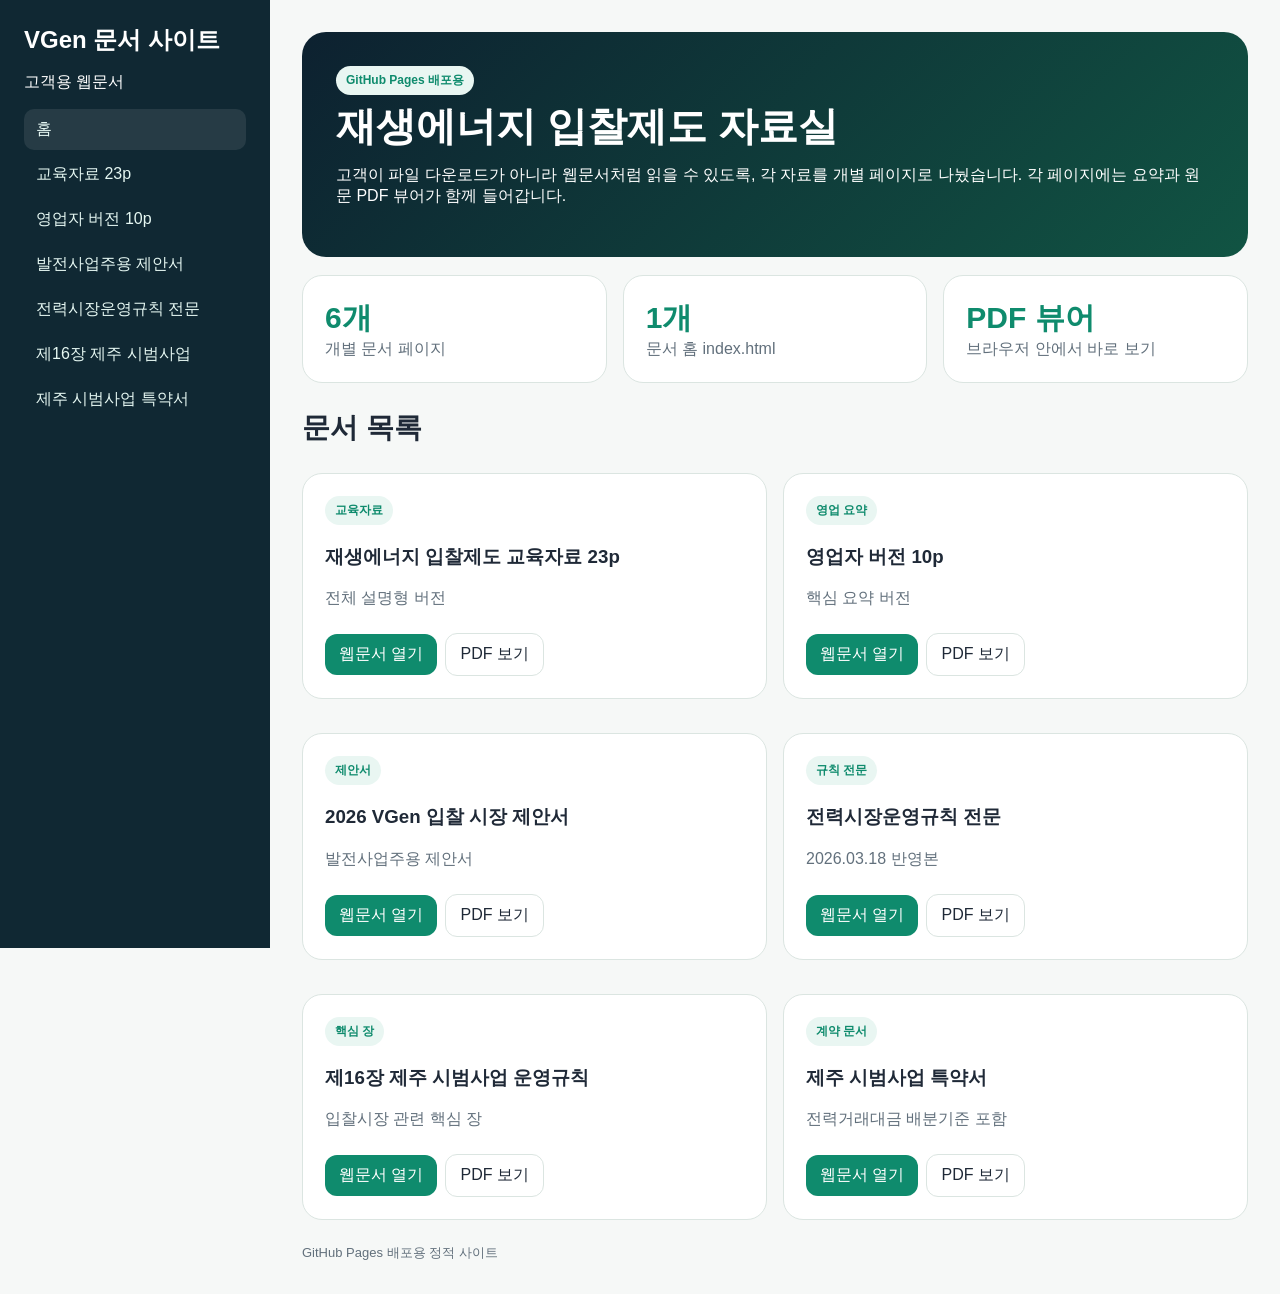
==== index.html @ 7c5f003f "Add files via upload" ====
<!doctype html><html lang="ko"><head><meta charset="utf-8"><meta name="viewport" content="width=device-width, initial-scale=1"><title>VGen 문서 사이트</title><link rel="stylesheet" href="assets/style.css"></head><body><div class="layout"><aside class="sidebar"><div class="brand">VGen 문서 사이트</div><p>고객용 웹문서</p><a class="active" href="index.html">홈</a><a class="" href="docs/education-guide.html">교육자료 23p</a><a class="" href="docs/sales-guide.html">영업자 버전 10p</a><a class="" href="docs/proposal-owner.html">발전사업주용 제안서</a><a class="" href="docs/market-rules-full.html">전력시장운영규칙 전문</a><a class="" href="docs/market-rules-ch16.html">제16장 제주 시범사업</a><a class="" href="docs/jeju-special-terms.html">제주 시범사업 특약서</a></aside><main class="main">
<section class="hero"><div class="badge">GitHub Pages 배포용</div><h1>재생에너지 입찰제도 자료실</h1><p>고객이 파일 다운로드가 아니라 웹문서처럼 읽을 수 있도록, 각 자료를 개별 페이지로 나눴습니다. 각 페이지에는 요약과 원문 PDF 뷰어가 함께 들어갑니다.</p></section>
<div class="cards3">
<div class="card"><div class="kpi">6개</div><div class="muted">개별 문서 페이지</div></div>
<div class="card"><div class="kpi">1개</div><div class="muted">문서 홈 index.html</div></div>
<div class="card"><div class="kpi">PDF 뷰어</div><div class="muted">브라우저 안에서 바로 보기</div></div>
</div>
<h2>문서 목록</h2>
<div class="grid">
<div class="card"><div class="badge">교육자료</div><h3>재생에너지 입찰제도 교육자료 23p</h3><p class="muted">전체 설명형 버전</p><a class="btn" href="docs/education-guide.html">웹문서 열기</a><a class="btn secondary" href="pdf/education-guide-23p.pdf" target="_blank">PDF 보기</a></div>
<div class="card"><div class="badge">영업 요약</div><h3>영업자 버전 10p</h3><p class="muted">핵심 요약 버전</p><a class="btn" href="docs/sales-guide.html">웹문서 열기</a><a class="btn secondary" href="pdf/sales-guide-10p.pdf" target="_blank">PDF 보기</a></div>
<div class="card"><div class="badge">제안서</div><h3>2026 VGen 입찰 시장 제안서</h3><p class="muted">발전사업주용 제안서</p><a class="btn" href="docs/proposal-owner.html">웹문서 열기</a><a class="btn secondary" href="pdf/proposal-owner-2026.pdf" target="_blank">PDF 보기</a></div>
<div class="card"><div class="badge">규칙 전문</div><h3>전력시장운영규칙 전문</h3><p class="muted">2026.03.18 반영본</p><a class="btn" href="docs/market-rules-full.html">웹문서 열기</a><a class="btn secondary" href="pdf/market-rules-full-20260318.pdf" target="_blank">PDF 보기</a></div>
<div class="card"><div class="badge">핵심 장</div><h3>제16장 제주 시범사업 운영규칙</h3><p class="muted">입찰시장 관련 핵심 장</p><a class="btn" href="docs/market-rules-ch16.html">웹문서 열기</a><a class="btn secondary" href="pdf/market-rules-ch16-jeju.pdf" target="_blank">PDF 보기</a></div>
<div class="card"><div class="badge">계약 문서</div><h3>제주 시범사업 특약서</h3><p class="muted">전력거래대금 배분기준 포함</p><a class="btn" href="docs/jeju-special-terms.html">웹문서 열기</a><a class="btn secondary" href="pdf/jeju-special-terms.pdf" target="_blank">PDF 보기</a></div>
</div>
<div class="footer">GitHub Pages 배포용 정적 사이트</div></main></div></body></html>
---- assets/style.css ----
body{margin:0;font-family:"Malgun Gothic","Apple SD Gothic Neo",sans-serif;background:#f6f8f7;color:#1f2937}
a{text-decoration:none;color:#0f8b6d}.layout{display:grid;grid-template-columns:270px 1fr;min-height:100vh}
.sidebar{background:#102833;color:#fff;padding:24px;position:sticky;top:0;height:100vh;overflow:auto}.brand{font-size:24px;font-weight:800}
.sidebar a{display:block;color:#e5f7f2;padding:10px 12px;border-radius:10px;margin:4px 0}.sidebar a:hover,.sidebar a.active{background:rgba(255,255,255,.09)}
.main{padding:32px}.hero{background:linear-gradient(135deg,#0d2130,#115443);color:#fff;border-radius:24px;padding:34px}
.cards,.grid{display:grid;grid-template-columns:repeat(2,1fr);gap:16px}.cards3{display:grid;grid-template-columns:repeat(3,1fr);gap:16px}
.card{background:#fff;border:1px solid #dbe5e1;border-radius:20px;padding:22px;margin-top:18px}.badge{display:inline-block;background:#e9f6f2;color:#0f8b6d;font-size:12px;font-weight:700;padding:6px 10px;border-radius:999px}
.kpi{font-size:30px;font-weight:800;color:#0f8b6d}.muted{color:#62707c} .btn{display:inline-block;background:#0f8b6d;color:#fff;padding:10px 14px;border-radius:12px;margin-right:8px;margin-top:8px}
.btn.secondary{background:#fff;color:#1f2937;border:1px solid #dbe5e1}.pdf{width:100%;height:78vh;border:1px solid #dbe5e1;border-radius:16px;background:#fff}.footer{margin-top:24px;color:#62707c;font-size:13px}
ul{margin:8px 0 0 18px}li{margin:6px 0}h1{font-size:40px;line-height:1.15;margin:8px 0 12px}h2{font-size:28px;margin:26px 0 8px}
@media(max-width:960px){.layout{grid-template-columns:1fr}.sidebar{position:relative;height:auto}.cards,.grid,.cards3{grid-template-columns:1fr}.main{padding:20px}h1{font-size:32px}}
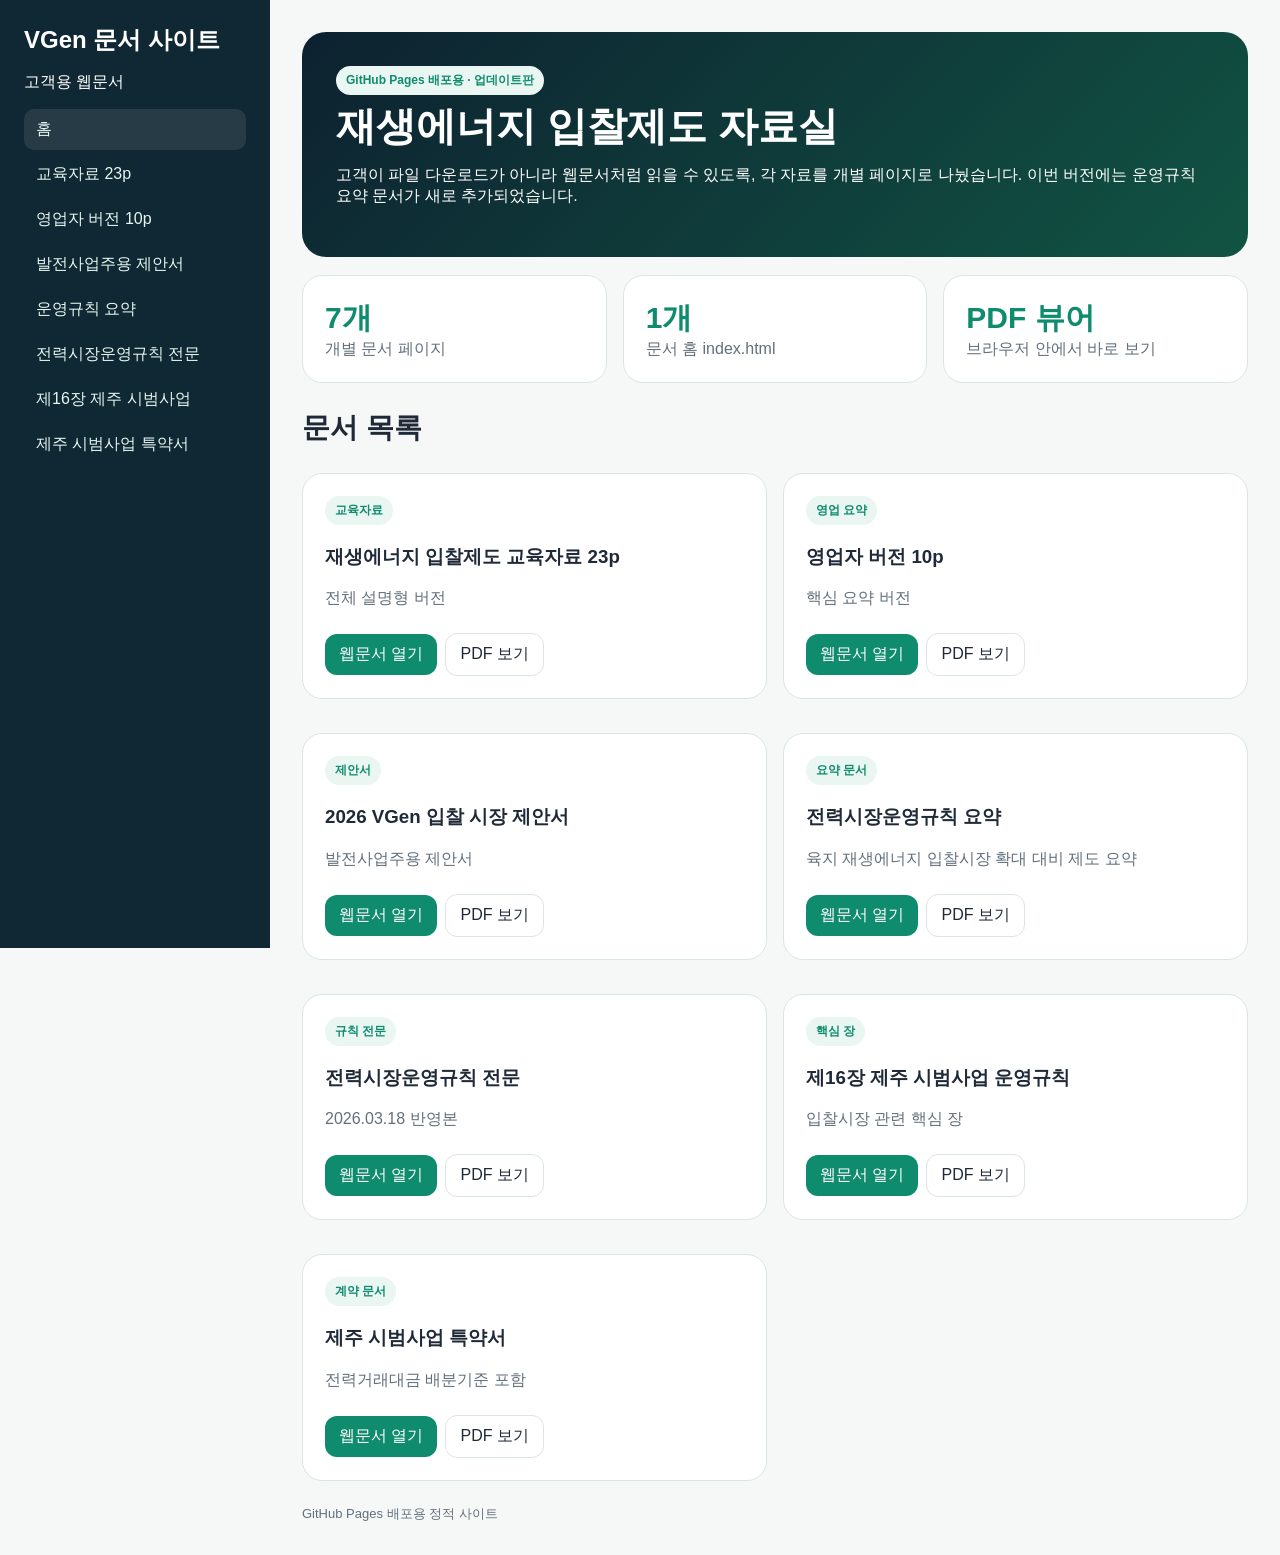
==== commit 55b0c4f0: "Add files via upload" ====
--- a/index.html
+++ b/index.html
@@ -1,7 +1,7 @@
-<!doctype html><html lang="ko"><head><meta charset="utf-8"><meta name="viewport" content="width=device-width, initial-scale=1"><title>VGen 문서 사이트</title><link rel="stylesheet" href="assets/style.css"></head><body><div class="layout"><aside class="sidebar"><div class="brand">VGen 문서 사이트</div><p>고객용 웹문서</p><a class="active" href="index.html">홈</a><a class="" href="docs/education-guide.html">교육자료 23p</a><a class="" href="docs/sales-guide.html">영업자 버전 10p</a><a class="" href="docs/proposal-owner.html">발전사업주용 제안서</a><a class="" href="docs/market-rules-full.html">전력시장운영규칙 전문</a><a class="" href="docs/market-rules-ch16.html">제16장 제주 시범사업</a><a class="" href="docs/jeju-special-terms.html">제주 시범사업 특약서</a></aside><main class="main">
-<section class="hero"><div class="badge">GitHub Pages 배포용</div><h1>재생에너지 입찰제도 자료실</h1><p>고객이 파일 다운로드가 아니라 웹문서처럼 읽을 수 있도록, 각 자료를 개별 페이지로 나눴습니다. 각 페이지에는 요약과 원문 PDF 뷰어가 함께 들어갑니다.</p></section>
+<!doctype html><html lang="ko"><head><meta charset="utf-8"><meta name="viewport" content="width=device-width, initial-scale=1"><title>VGen 문서 사이트</title><link rel="stylesheet" href="assets/style.css"></head><body><div class="layout"><aside class="sidebar"><div class="brand">VGen 문서 사이트</div><p>고객용 웹문서</p><a class="active" href="index.html">홈</a><a class="" href="docs/education-guide.html">교육자료 23p</a><a class="" href="docs/sales-guide.html">영업자 버전 10p</a><a class="" href="docs/proposal-owner.html">발전사업주용 제안서</a><a class="" href="docs/market-rules-summary.html">운영규칙 요약</a><a class="" href="docs/market-rules-full.html">전력시장운영규칙 전문</a><a class="" href="docs/market-rules-ch16.html">제16장 제주 시범사업</a><a class="" href="docs/jeju-special-terms.html">제주 시범사업 특약서</a></aside><main class="main">
+<section class="hero"><div class="badge">GitHub Pages 배포용 · 업데이트판</div><h1>재생에너지 입찰제도 자료실</h1><p>고객이 파일 다운로드가 아니라 웹문서처럼 읽을 수 있도록, 각 자료를 개별 페이지로 나눴습니다. 이번 버전에는 운영규칙 요약 문서가 새로 추가되었습니다.</p></section>
 <div class="cards3">
-<div class="card"><div class="kpi">6개</div><div class="muted">개별 문서 페이지</div></div>
+<div class="card"><div class="kpi">7개</div><div class="muted">개별 문서 페이지</div></div>
 <div class="card"><div class="kpi">1개</div><div class="muted">문서 홈 index.html</div></div>
 <div class="card"><div class="kpi">PDF 뷰어</div><div class="muted">브라우저 안에서 바로 보기</div></div>
 </div>
@@ -10,6 +10,7 @@
 <div class="card"><div class="badge">교육자료</div><h3>재생에너지 입찰제도 교육자료 23p</h3><p class="muted">전체 설명형 버전</p><a class="btn" href="docs/education-guide.html">웹문서 열기</a><a class="btn secondary" href="pdf/education-guide-23p.pdf" target="_blank">PDF 보기</a></div>
 <div class="card"><div class="badge">영업 요약</div><h3>영업자 버전 10p</h3><p class="muted">핵심 요약 버전</p><a class="btn" href="docs/sales-guide.html">웹문서 열기</a><a class="btn secondary" href="pdf/sales-guide-10p.pdf" target="_blank">PDF 보기</a></div>
 <div class="card"><div class="badge">제안서</div><h3>2026 VGen 입찰 시장 제안서</h3><p class="muted">발전사업주용 제안서</p><a class="btn" href="docs/proposal-owner.html">웹문서 열기</a><a class="btn secondary" href="pdf/proposal-owner-2026.pdf" target="_blank">PDF 보기</a></div>
+<div class="card"><div class="badge">요약 문서</div><h3>전력시장운영규칙 요약</h3><p class="muted">육지 재생에너지 입찰시장 확대 대비 제도 요약</p><a class="btn" href="docs/market-rules-summary.html">웹문서 열기</a><a class="btn secondary" href="pdf/market-rules-summary.pdf" target="_blank">PDF 보기</a></div>
 <div class="card"><div class="badge">규칙 전문</div><h3>전력시장운영규칙 전문</h3><p class="muted">2026.03.18 반영본</p><a class="btn" href="docs/market-rules-full.html">웹문서 열기</a><a class="btn secondary" href="pdf/market-rules-full-20260318.pdf" target="_blank">PDF 보기</a></div>
 <div class="card"><div class="badge">핵심 장</div><h3>제16장 제주 시범사업 운영규칙</h3><p class="muted">입찰시장 관련 핵심 장</p><a class="btn" href="docs/market-rules-ch16.html">웹문서 열기</a><a class="btn secondary" href="pdf/market-rules-ch16-jeju.pdf" target="_blank">PDF 보기</a></div>
 <div class="card"><div class="badge">계약 문서</div><h3>제주 시범사업 특약서</h3><p class="muted">전력거래대금 배분기준 포함</p><a class="btn" href="docs/jeju-special-terms.html">웹문서 열기</a><a class="btn secondary" href="pdf/jeju-special-terms.pdf" target="_blank">PDF 보기</a></div>
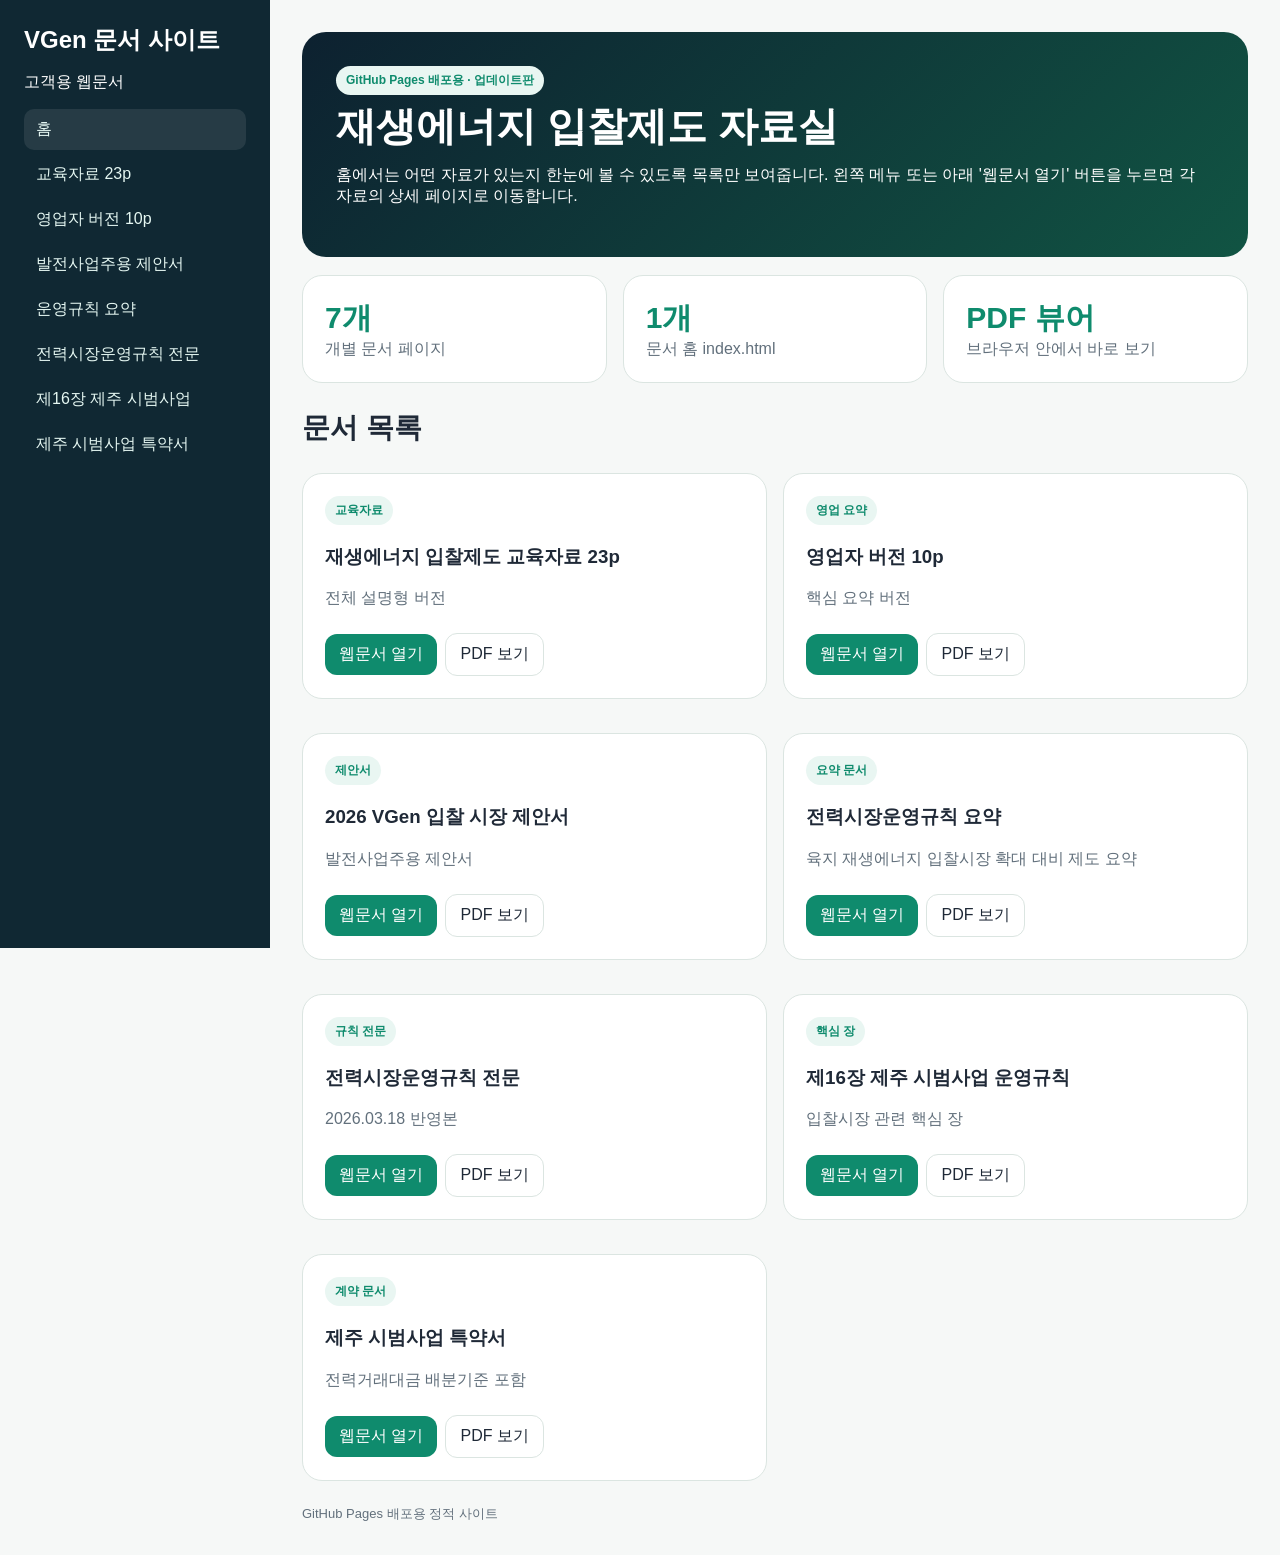
==== commit 6624e315: "Add files via upload" ====
--- a/index.html
+++ b/index.html
@@ -1,5 +1,5 @@
 <!doctype html><html lang="ko"><head><meta charset="utf-8"><meta name="viewport" content="width=device-width, initial-scale=1"><title>VGen 문서 사이트</title><link rel="stylesheet" href="assets/style.css"></head><body><div class="layout"><aside class="sidebar"><div class="brand">VGen 문서 사이트</div><p>고객용 웹문서</p><a class="active" href="index.html">홈</a><a class="" href="docs/education-guide.html">교육자료 23p</a><a class="" href="docs/sales-guide.html">영업자 버전 10p</a><a class="" href="docs/proposal-owner.html">발전사업주용 제안서</a><a class="" href="docs/market-rules-summary.html">운영규칙 요약</a><a class="" href="docs/market-rules-full.html">전력시장운영규칙 전문</a><a class="" href="docs/market-rules-ch16.html">제16장 제주 시범사업</a><a class="" href="docs/jeju-special-terms.html">제주 시범사업 특약서</a></aside><main class="main">
-<section class="hero"><div class="badge">GitHub Pages 배포용 · 업데이트판</div><h1>재생에너지 입찰제도 자료실</h1><p>고객이 파일 다운로드가 아니라 웹문서처럼 읽을 수 있도록, 각 자료를 개별 페이지로 나눴습니다. 이번 버전에는 운영규칙 요약 문서가 새로 추가되었습니다.</p></section>
+<section class="hero"><div class="badge">GitHub Pages 배포용 · 업데이트판</div><h1>재생에너지 입찰제도 자료실</h1><p>홈에서는 어떤 자료가 있는지 한눈에 볼 수 있도록 목록만 보여줍니다. 왼쪽 메뉴 또는 아래 '웹문서 열기' 버튼을 누르면 각 자료의 상세 페이지로 이동합니다.</p></section>
 <div class="cards3">
 <div class="card"><div class="kpi">7개</div><div class="muted">개별 문서 페이지</div></div>
 <div class="card"><div class="kpi">1개</div><div class="muted">문서 홈 index.html</div></div>
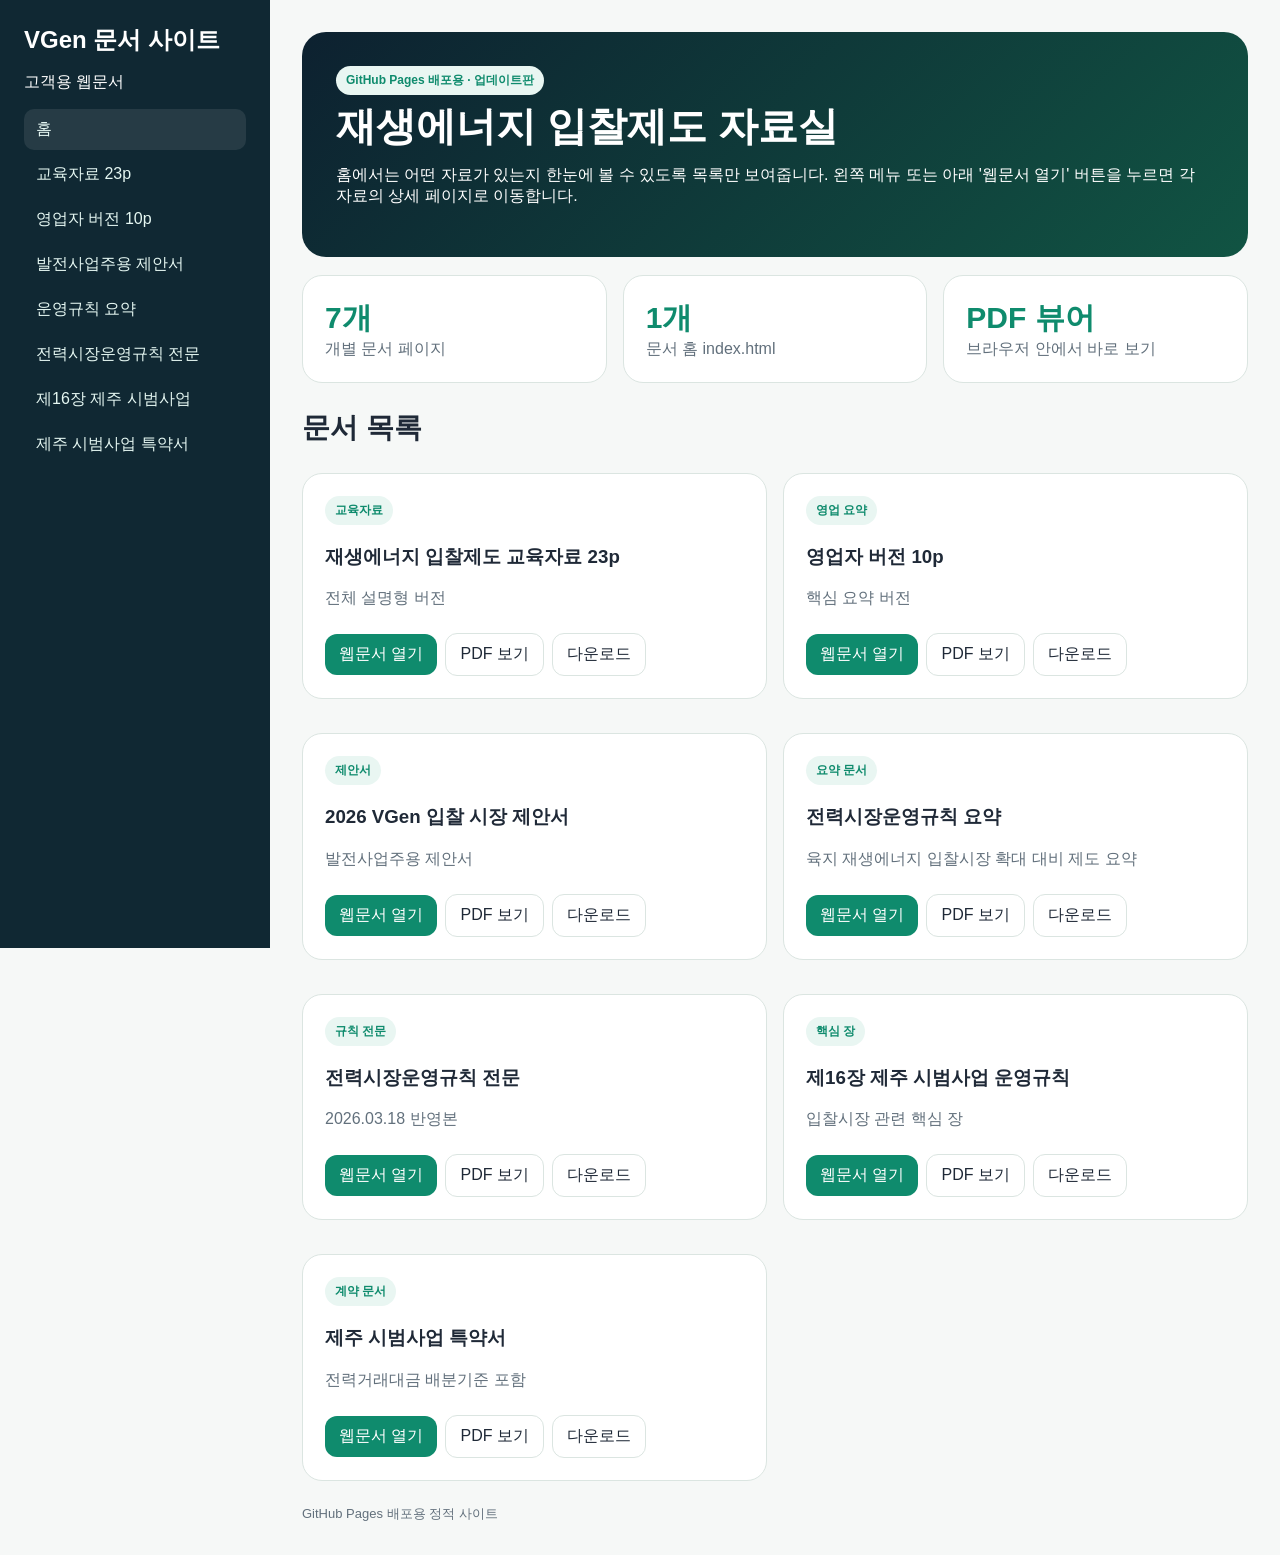
==== commit 14c95dd0: "Add files via upload" ====
--- a/index.html
+++ b/index.html
@@ -7,12 +7,12 @@
 </div>
 <h2>문서 목록</h2>
 <div class="grid">
-<div class="card"><div class="badge">교육자료</div><h3>재생에너지 입찰제도 교육자료 23p</h3><p class="muted">전체 설명형 버전</p><a class="btn" href="docs/education-guide.html">웹문서 열기</a><a class="btn secondary" href="pdf/education-guide-23p.pdf" target="_blank">PDF 보기</a></div>
-<div class="card"><div class="badge">영업 요약</div><h3>영업자 버전 10p</h3><p class="muted">핵심 요약 버전</p><a class="btn" href="docs/sales-guide.html">웹문서 열기</a><a class="btn secondary" href="pdf/sales-guide-10p.pdf" target="_blank">PDF 보기</a></div>
-<div class="card"><div class="badge">제안서</div><h3>2026 VGen 입찰 시장 제안서</h3><p class="muted">발전사업주용 제안서</p><a class="btn" href="docs/proposal-owner.html">웹문서 열기</a><a class="btn secondary" href="pdf/proposal-owner-2026.pdf" target="_blank">PDF 보기</a></div>
-<div class="card"><div class="badge">요약 문서</div><h3>전력시장운영규칙 요약</h3><p class="muted">육지 재생에너지 입찰시장 확대 대비 제도 요약</p><a class="btn" href="docs/market-rules-summary.html">웹문서 열기</a><a class="btn secondary" href="pdf/market-rules-summary.pdf" target="_blank">PDF 보기</a></div>
-<div class="card"><div class="badge">규칙 전문</div><h3>전력시장운영규칙 전문</h3><p class="muted">2026.03.18 반영본</p><a class="btn" href="docs/market-rules-full.html">웹문서 열기</a><a class="btn secondary" href="pdf/market-rules-full-20260318.pdf" target="_blank">PDF 보기</a></div>
-<div class="card"><div class="badge">핵심 장</div><h3>제16장 제주 시범사업 운영규칙</h3><p class="muted">입찰시장 관련 핵심 장</p><a class="btn" href="docs/market-rules-ch16.html">웹문서 열기</a><a class="btn secondary" href="pdf/market-rules-ch16-jeju.pdf" target="_blank">PDF 보기</a></div>
-<div class="card"><div class="badge">계약 문서</div><h3>제주 시범사업 특약서</h3><p class="muted">전력거래대금 배분기준 포함</p><a class="btn" href="docs/jeju-special-terms.html">웹문서 열기</a><a class="btn secondary" href="pdf/jeju-special-terms.pdf" target="_blank">PDF 보기</a></div>
+<div class="card"><div class="badge">교육자료</div><h3>재생에너지 입찰제도 교육자료 23p</h3><p class="muted">전체 설명형 버전</p><a class="btn" href="docs/education-guide.html">웹문서 열기</a><a class="btn secondary" href="pdf/education-guide-23p.pdf" target="_blank">PDF 보기</a><a class="btn secondary" href="pdf/education-guide-23p.pdf" download>다운로드</a></div>
+<div class="card"><div class="badge">영업 요약</div><h3>영업자 버전 10p</h3><p class="muted">핵심 요약 버전</p><a class="btn" href="docs/sales-guide.html">웹문서 열기</a><a class="btn secondary" href="pdf/sales-guide-10p.pdf" target="_blank">PDF 보기</a><a class="btn secondary" href="pdf/sales-guide-10p.pdf" download>다운로드</a></div>
+<div class="card"><div class="badge">제안서</div><h3>2026 VGen 입찰 시장 제안서</h3><p class="muted">발전사업주용 제안서</p><a class="btn" href="docs/proposal-owner.html">웹문서 열기</a><a class="btn secondary" href="pdf/proposal-owner-2026.pdf" target="_blank">PDF 보기</a><a class="btn secondary" href="pdf/proposal-owner-2026.pdf" download>다운로드</a></div>
+<div class="card"><div class="badge">요약 문서</div><h3>전력시장운영규칙 요약</h3><p class="muted">육지 재생에너지 입찰시장 확대 대비 제도 요약</p><a class="btn" href="docs/market-rules-summary.html">웹문서 열기</a><a class="btn secondary" href="pdf/market-rules-summary.pdf" target="_blank">PDF 보기</a><a class="btn secondary" href="pdf/market-rules-summary.pdf" download>다운로드</a></div>
+<div class="card"><div class="badge">규칙 전문</div><h3>전력시장운영규칙 전문</h3><p class="muted">2026.03.18 반영본</p><a class="btn" href="docs/market-rules-full.html">웹문서 열기</a><a class="btn secondary" href="pdf/market-rules-full-20260318.pdf" target="_blank">PDF 보기</a><a class="btn secondary" href="pdf/market-rules-full-20260318.pdf" download>다운로드</a></div>
+<div class="card"><div class="badge">핵심 장</div><h3>제16장 제주 시범사업 운영규칙</h3><p class="muted">입찰시장 관련 핵심 장</p><a class="btn" href="docs/market-rules-ch16.html">웹문서 열기</a><a class="btn secondary" href="pdf/market-rules-ch16-jeju.pdf" target="_blank">PDF 보기</a><a class="btn secondary" href="pdf/market-rules-ch16-jeju.pdf" download>다운로드</a></div>
+<div class="card"><div class="badge">계약 문서</div><h3>제주 시범사업 특약서</h3><p class="muted">전력거래대금 배분기준 포함</p><a class="btn" href="docs/jeju-special-terms.html">웹문서 열기</a><a class="btn secondary" href="pdf/jeju-special-terms.pdf" target="_blank">PDF 보기</a><a class="btn secondary" href="pdf/jeju-special-terms.pdf" download>다운로드</a></div>
 </div>
 <div class="footer">GitHub Pages 배포용 정적 사이트</div></main></div></body></html>
